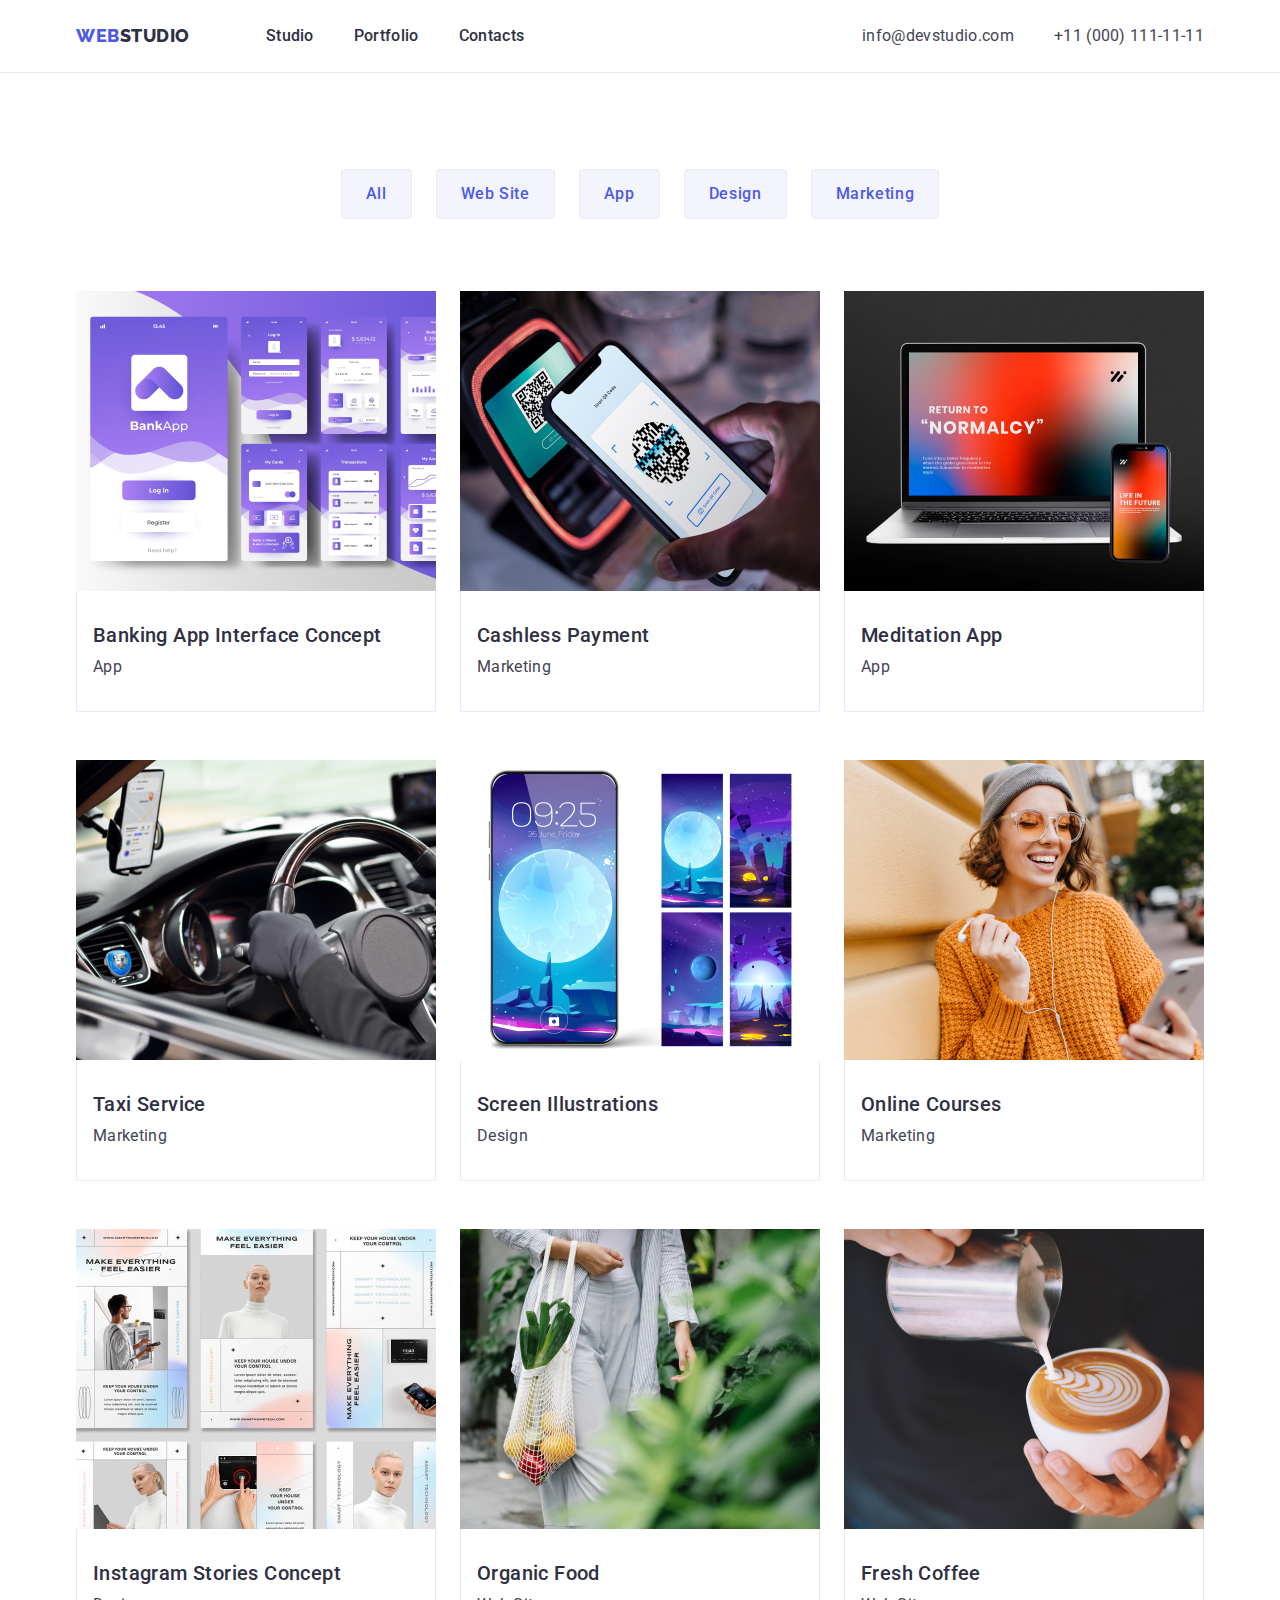
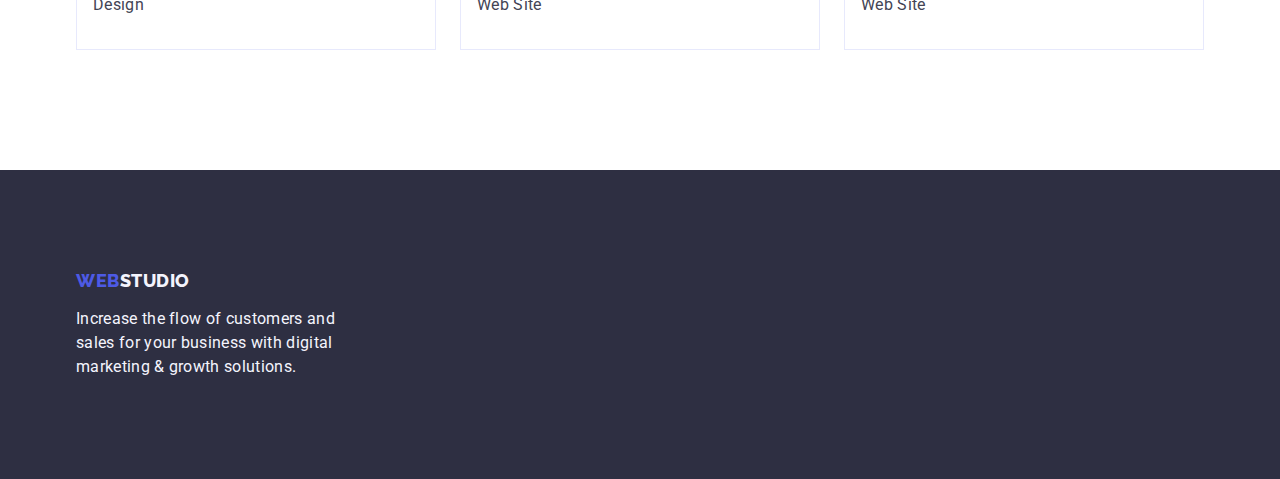
==== portfolio.html @ 00518ac7 "Initial commit" ====
<!DOCTYPE html>
<html lang="en">
  <head>
    <meta charset="UTF-8" />
    <meta http-equiv="X-UA-Compatible" content="IE=edge" />
    <meta name="viewport" content="width=device-width, initial-scale=1.0" />

    <link
      rel="stylesheet"
      href="https://cdnjs.cloudflare.com/ajax/libs/modern-normalize/2.0.0/modern-normalize.min.css"
    />
    <link rel="stylesheet" href="./css/style.css" />
    <link rel="preconnect" href="https://fonts.googleapis.com" />
    <link rel="preconnect" href="https://fonts.gstatic.com" crossorigin />
    <link
      href="https://fonts.googleapis.com/css2?family=Raleway:wght@800&display=swap"
      rel="stylesheet"
    />
    <link
      href="https://fonts.googleapis.com/css2?family=Raleway:wght@800&family=Roboto:wght@400;500;700;900&display=swap"
      rel="stylesheet"
    />
    <title>Portfolio</title>
  </head>
  <body>
    <header class="header_section">
      <div class="container header_wrapper">
        <nav class="navigation_section">
          <a class="logo link" href="./index.html"
            >Web<span class="studio">Studio</span></a
          >
          <ul class="navigation_list list">
            <li class="navigation_item_list">
              <a class="navigation_item link" href="./index.html">Studio</a>
            </li>
            <li class="navigation_item_list">
              <a class="navigation_item link" href="./portfolio.html"
                >Portfolio</a
              >
            </li>
            <li class="navigation_item_list">
              <a class="navigation_item link" href="">Contacts</a>
            </li>
          </ul>
        </nav>
        <address class="adress_general">
          <ul class="adress list">
            <li class="adress_site">
              <a class="adress_item link" href="mailto:info@devstudio.com"
                >info@devstudio.com</a
              >
            </li>
            <li class="adress_tel">
              <a class="adress_item link" href="tel:+110001111111"
                >+11 (000) 111-11-11</a
              >
            </li>
          </ul>
        </address>
      </div>
    </header>
    <main>
      <section class="main_section">
        <div class="container">
          <h1 class="features_title">Features</h1>
          <ul class="buttons_filtr list">
            <li class="button_portfolio_li">
              <button type="button" class="button_filtr">All</button>
            </li>
            <li class="button_portfolio_li">
              <button type="button" class="button_filtr">Web Site</button>
            </li>
            <li class="button_portfolio_li">
              <button type="button" class="button_filtr">App</button>
            </li>
            <li class="button_portfolio_li">
              <button type="button" class="button_filtr">Design</button>
            </li>
            <li class="button_portfolio_li">
              <button type="button" class="button_filtr">Marketing</button>
            </li>
          </ul>
          <ul class="photo_list list">
            <li class="photo_item">
              <a class="link" href="">
                <img
                  src="./images/hw2/img.jpeg"
                  alt="banking app"
                  class="photo"
                  width="360"
                />
                <div class="content_photo">
                  <h2 class="title_photo">Banking App Interface Concept</h2>
                  <p class="descriptionPhoto">App</p>
                </div>
              </a>
            </li>
            <li class="photo_item">
              <a class="link" href="">
                <img
                  src="./images/hw2/img2.jpeg"
                  alt="cashless payment"
                  class="photo"
                  width="360"
                />
                <div class="content_photo">
                  <h2 class="title_photo">Cashless Payment</h2>
                  <p class="descriptionPhoto">Marketing</p>
                </div>
              </a>
            </li>
            <li class="photo_item">
              <a class="link" href="">
                <img
                  src="./images/hw2/img3.jpeg"
                  alt="app"
                  class="photo"
                  width="360"
                />
                <div class="content_photo">
                  <h2 class="title_photo">Meditation App</h2>
                  <p class="descriptionPhoto">App</p>
                </div>
              </a>
            </li>
            <li class="photo_item">
              <a class="link" href="">
                <img
                  src="./images/hw2/img4.jpeg"
                  alt="taxi"
                  class="photo"
                  width="360"
                />
                <div class="content_photo">
                  <h2 class="title_photo">Taxi Service</h2>
                  <p class="descriptionPhoto">Marketing</p>
                </div>
              </a>
            </li>
            <li class="photo_item">
              <a class="link" href="">
                <img
                  src="./images/hw2/img5.jpeg"
                  alt="screen Illustrations"
                  class="photo"
                  width="360"
                />
                <div class="content_photo">
                  <h2 class="title_photo">Screen Illustrations</h2>
                  <p class="descriptionPhoto">Design</p>
                </div>
              </a>
            </li>
            <li class="photo_item">
              <a class="link" href="">
                <img
                  src="./images/hw2/img6.jpeg"
                  alt="woman"
                  class="photo"
                  width="360"
                />
                <div class="content_photo">
                  <h2 class="title_photo">Online Courses</h2>
                  <p class="descriptionPhoto">Marketing</p>
                </div>
              </a>
            </li>
            <li class="photo_item">
              <a class="link" href="">
                <img
                  src="./images/hw2/img7.jpeg"
                  alt="Instagram Stories"
                  class="photo"
                  width="360"
                />
                <div class="content_photo">
                  <h2 class="title_photo">Instagram Stories Concept</h2>
                  <p class="descriptionPhoto">Design</p>
                </div>
              </a>
            </li>
            <li class="photo_item">
              <a class="link" href="">
                <img
                  src="./images/hw2/img8.jpeg"
                  alt="food"
                  class="photo"
                  width="360"
                />
                <div class="content_photo">
                  <h2 class="title_photo">Organic Food</h2>
                  <p class="descriptionPhoto">Web Site</p>
                </div>
              </a>
            </li>
            <li class="photo_item">
              <a class="link" href="">
                <img
                  src="./images/hw2/img9.jpeg"
                  alt="coffee"
                  class="photo"
                  width="360"
                />
                <div class="content_photo">
                  <h2 class="title_photo">Fresh Coffee</h2>
                  <p class="descriptionPhoto">Web Site</p>
                </div>
              </a>
            </li>
          </ul>
        </div>
      </section>
    </main>

    <footer class="footer_main">
      <div class="container">
        <a class="logo_footer link" href="./index.html"
          >Web<span class="footer_logo_span">Studio</span></a
        >

        <p class="footer_p">
          Increase the flow of customers and sales for your business with
          digital marketing & growth solutions.
        </p>
      </div>
    </footer>
  </body>
</html>
---- css/style.css ----
:root {
  --slate: #434455;
  --iris: #4d5ae5;
  --navyblue: #2e2f42;
  --ocean: #404bbf;
}
h1,
h2,
h3,
h4,
h5,
h6,
p,
ul {
  margin: 0;
  padding: 0;
}
img {
  display: block;
  max-width: 100%;
  height: auto;
}
.container {
  width: 1158px;
  padding: 0 15px;
  margin: 0 auto;
}
body {
  font-family: "Roboto", sans-serif;
  color: var(--slate);
  background-color: #ffffff;
}
.link {
  text-decoration: none;
}
.list {
  list-style: none;
}

/* HEADER FOR TWO PAGEs*/
.header_section {
  border-bottom: 1px solid #e7e9fc;
}
.header_wrapper {
  display: flex;
}
.logo {
  font-family: "Raleway", sans-serif;
  font-weight: 800;
  font-size: 18px;
  line-height: 1.17;
  letter-spacing: 0.03em;
  text-transform: uppercase;
  color: var(--iris);
  margin-right: 76px;
}
.navigation_section {
  display: flex;
  align-items: center;
}
.navigation_list {
  display: flex;
}
.navigation_item_list:not(:last-child) {
  margin-right: 40px;
}
.navigation_item {
  font-weight: 500;
  font-size: 16px;
  line-height: 1.5;
  letter-spacing: 0.02em;
  color: var(--navyblue);
  padding: 24px 0;
  display: block;
}
.navigation_item:hover {
  color: var(--ocean);
}
.navigation_item:focus {
  color: var(--ocean);
}

.adress_general {
  font-style: normal;
  margin-left: auto;
}
.adress {
  display: flex;
}
.adress_site {
  margin-right: 40px;
}

.studio {
  color: var(--navyblue);
}
.navigation_item {
  font-family: "Roboto", sans-serif;
  font-weight: 500;
  font-size: 16px;
  color: var(--navyblue);
  letter-spacing: 0.02em;
}
.navigation_item:active {
  color: var(--ocean);
  text-decoration: underline;
}

.adress_item {
  font-family: "Roboto", sans-serif;
  font-style: normal;
  font-weight: 400;
  font-size: 16px;
  color: var(--slate);
  letter-spacing: 0.02em;
  line-height: 1.5;
  padding: 24px 0;
  display: block;
}
.adress_item:hover {
  color: var(--ocean);
}
.adress_item:focus {
  color: var(--ocean);
}
/* END HEADER FOR TWO PAGEs*/
/*FOOTER FOR TWO PAGES */
.footer_p {
  font-family: "Roboto", sans-serif;
  font-style: normal;
  font-weight: 400;
  font-size: 16px;
  line-height: 24px;
  letter-spacing: 0.02em;
  color: #f4f4fd;
  width: 264px;
}
.logo_footer {
  font-family: "Raleway", sans-serif;
  line-height: 1.17;
  font-weight: 800;
  font-size: 18px;
  letter-spacing: 0.03em;
  text-transform: uppercase;
  color: var(--iris);
  display: inline-block;
  margin-bottom: 16px;
}
.footer_logo_span {
  color: #f4f4fd;
}
.footer_main {
  background-color: var(--navyblue);
  padding: 100px 0;
}
/*END FOOTER FOR TWO PAGES */
/*   
MAIN PAGE START
*/
.btn_ord {
  font-family: "Roboto", sans-serif;
  line-height: 24px;
  font-weight: 500;
  font-size: 16px;
  letter-spacing: 0.04em;
  color: #ffffff;
  background: var(--iris);
  cursor: pointer;
  display: block;
  min-width: 169px;
  height: 56px;
  border: none;
  margin: 0 auto;
  padding: 16px 32px;
  border-radius: 4px;

  margin-top: 48px;
}
.btn_ord:hover {
  background: var(--ocean);
}
.btn_ord:focus {
  background: var(--ocean);
}
.effective_section {
  background: var(--navyblue);
  font-family: "Roboto";
  font-weight: 700;
  font-size: 56px;
  line-height: 60px;
  letter-spacing: 0.02em;
  color: #ffffff;
  padding: 188px 0;
}
.title_main_section {
  font-size: 56px;
  line-height: 1.07;
  text-align: center;
  letter-spacing: 0.02em;
  max-width: 496px;
  display: block;
  margin: 0 auto;
}
.features {
  padding: 120px 0;
}
.features_description {
  font-family: "Roboto";

  font-size: 16px;
  line-height: 24px;
  letter-spacing: 0.02em;
  color: var(--slate);
}
.features_ul {
  display: flex;
}

.features_item {
  width: calc((100% - 72px) / 4);
}
.features_item:not(:last-child) {
  margin-right: 24px;
}
.features_title {
  position: absolute;
  width: 1px;
  height: 1px;
  margin: -1px;
  border: 0;
  padding: 0;
  white-space: nowrap;
  clip-path: inset(100%);
  clip: rect(0 0 0 0);
  overflow: hidden;
}
.title_works {
  font-family: "Roboto", sans-serif;
  text-align: center;
  font-weight: 700;
  font-size: 36px;
  color: var(--navyblue);
  text-transform: capitalize;
  line-height: 1.11;
  margin-bottom: 72px;
}
.works {
  padding-bottom: 120px;
}
.works_list {
  display: flex;
}
.work_photo {
  display: block;
  width: calc((100% - 48px) / 3);
}
.work_photo:not(:last-child) {
  margin-right: 24px;
}

.team {
  background-color: #f4f4fd;
  padding: 120px 0;
}
.list_team {
  display: flex;
}
.title_team {
  font-family: "Roboto";
  line-height: 1.11;
  font-weight: 700;
  font-size: 36px;
  color: var(--navyblue);
  text-align: center;
  letter-spacing: 0.02em;
  text-transform: capitalize;
  margin-bottom: 72px;
}

.workers {
  background-color: #ffffff;
  width: calc((100% - 72px) / 4);
  border-radius: 0px 0px 4px 4px;
}
.workers:not(:last-child) {
  margin-right: 24px;
}
.container_team {
  padding: 32px 16px;
}
.title_workers {
  font-family: "Roboto", sans-serif;
  font-weight: 500;
  font-size: 20px;
  line-height: 1.2;
  letter-spacing: 0.02em;
  color: var(--navyblue);
  text-align: center;
  margin-bottom: 8px;
}
.description_workers {
  font-size: 16px;
  letter-spacing: 0.02em;
  line-height: 1.5;
  color: var(--slate);
  text-align: center;
}
/*MAIN PAGE END */
/* SECOND PAGE START*/
.main_section {
  padding: 96px 0 120px;
}

.buttons_filtr {
  display: flex;
  justify-content: center;
  margin-bottom: 72px;
}
.button_filtr {
  font-family: "Roboto", sans-serif;
  color: var(--iris);
  font-weight: 500;
  font-size: 16px;
  line-height: 1.5;
  background: #f4f4fd;
  border: 1px solid #e7e9fc;
  letter-spacing: 0.04em;
  cursor: pointer;
  display: block;
  padding: 12px 24px;
  border-radius: 4px;
}
.button_filtr:hover {
  background-color: var(--ocean);
  color: white;
  border: 1px solid transparent;
}
.button_filtr:focus {
  background-color: var(--ocean);
  color: white;
  border: 1px solid transparent;
}
.button_portfolio_li:not(:last-child) {
  margin-right: 24px;
}
.features_subtitle {
  font-family: "Roboto", sans-serif;
  font-weight: 500;
  font-size: 20px;
  line-height: 24px;
  letter-spacing: 0.02em;
  color: var(--navyblue);
  margin-bottom: 8px;
}
.title_photo {
  font-weight: 500;
  font-size: 20px;
  line-height: 1.2;
  letter-spacing: 0.02em;
  color: var(--navyblue);
  margin-bottom: 8px;
}
.photo_list {
  display: flex;
  flex-wrap: wrap;
}
.photo_item {
  width: calc((100% - 48px) / 3);
  margin-right: 24px;
  margin-bottom: 48px;
}

.photo_item:nth-child(3n) {
  margin-right: 0;
}
.photo_item:nth-last-child(-n + 3) {
  margin-bottom: 0;
}

.descriptionPhoto {
  font-family: "Roboto", sans-serif;
  font-weight: 400;
  font-size: 16px;
  line-height: 24px;
  letter-spacing: 0.02em;
  color: var(--slate);
}
.content_photo {
  padding: 32px 16px;
  border: 1px solid #e7e9fc;
  border-top: none;
}
/* SECOND MAIN PAGE END*/
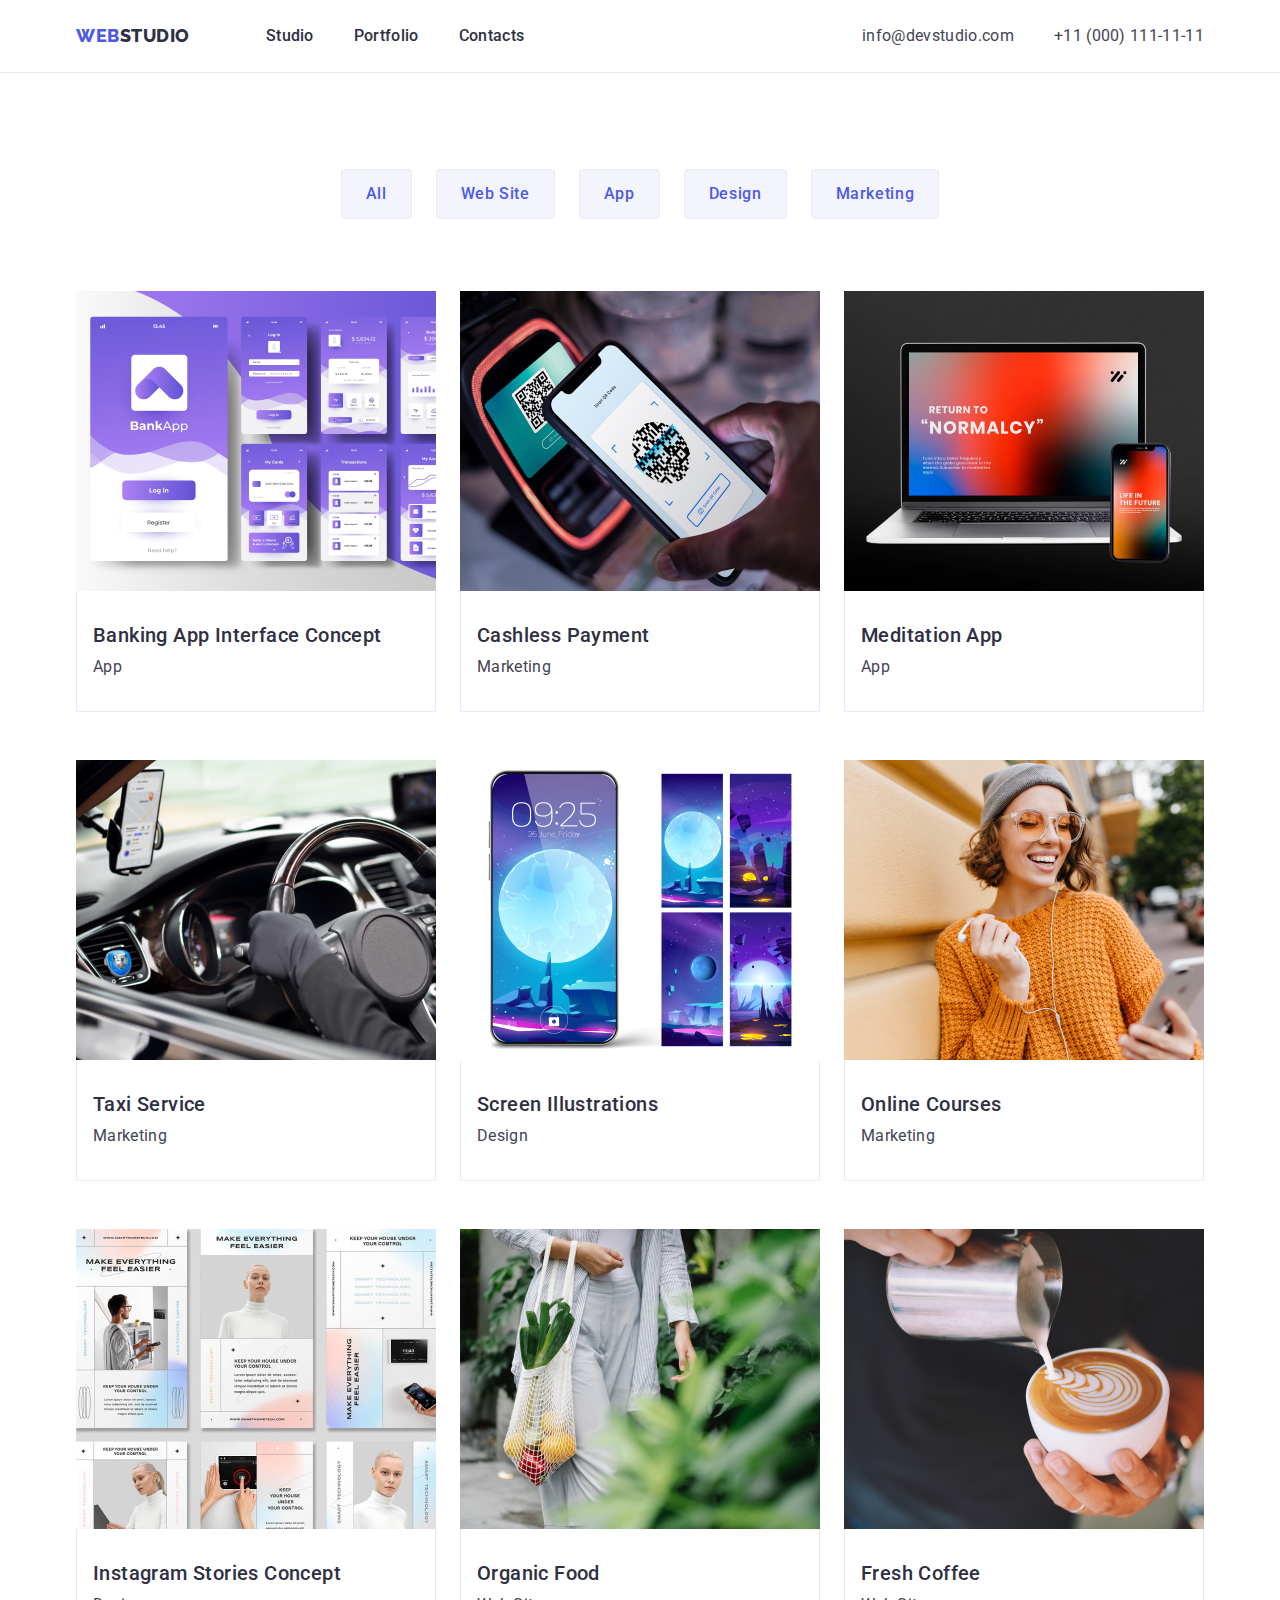
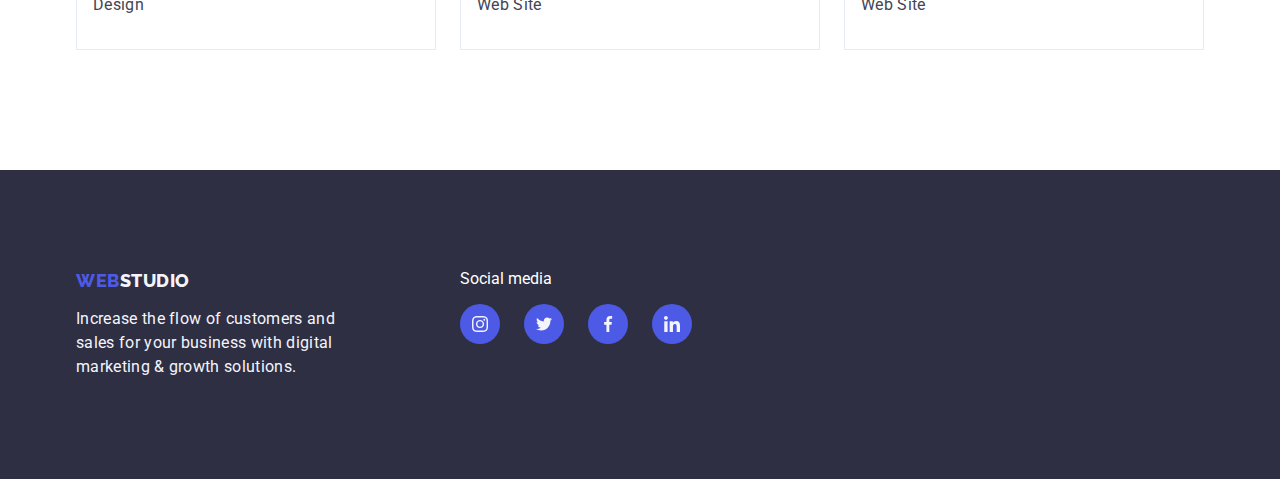
==== commit c154ded2: "hw#4" ====
--- a/portfolio.html
+++ b/portfolio.html
@@ -213,15 +213,49 @@
     </main>
 
     <footer class="footer_main">
-      <div class="container">
-        <a class="logo_footer link" href="./index.html"
-          >Web<span class="footer_logo_span">Studio</span></a
-        >
-
-        <p class="footer_p">
-          Increase the flow of customers and sales for your business with
-          digital marketing & growth solutions.
-        </p>
+      <div class="container footer_container">
+        <div class="footer_text">
+          <a class="logo_footer link" href="./index.html"
+            >Web<span class="footer_logo_span">Studio</span></a
+          >
+          <p class="footer_p">
+            Increase the flow of customers and sales for your business with
+            digital marketing & growth solutions.
+          </p>
+        </div>
+        <div class="social_footer">
+          <p class="social_footer_text">Social media</p>
+          <ul class="social_list list">
+            <li class="social_item social_item_footer">
+              <a href="" class="social_link social_link_footer link">
+                <svg class="social_svg">
+                  <use href="./images/icons/icons.svg#icon-instagram"></use>
+                </svg>
+              </a>
+            </li>
+            <li class="social_item social_item_footer">
+              <a href="" class="social_link social_link_footer link">
+                <svg class="social_svg">
+                  <use href="./images/icons/icons.svg#icon-twitter"></use>
+                </svg>
+              </a>
+            </li>
+            <li class="social_item social_item_footer">
+              <a href="" class="social_link social_link_footer link">
+                <svg class="social_svg">
+                  <use href="./images/icons/icons.svg#icon-facebook"></use>
+                </svg>
+              </a>
+            </li>
+            <li class="social_item social_item_footer">
+              <a href="" class="social_link social_link_footer link">
+                <svg class="social_svg">
+                  <use href="./images/icons/icons.svg#icon-linkedin"></use>
+                </svg>
+              </a>
+            </li>
+          </ul>
+        </div>
       </div>
     </footer>
   </body>
--- a/css/style.css
+++ b/css/style.css
@@ -125,6 +125,23 @@
 }
 /* END HEADER FOR TWO PAGEs*/
 /*FOOTER FOR TWO PAGES */
+.footer_container {
+  display: flex;
+}
+.social_footer_text {
+  color: white;
+  margin-bottom: 16px;
+}
+.social_footer {
+  margin-left: 120px;
+}
+.social_item_footer:hover .social_link_footer {
+  background-color: #31d0aa;
+}
+.social_link_footer:focus {
+  background-color: #31d0aa;
+  outline: none;
+}
 .footer_p {
   font-family: "Roboto", sans-serif;
   font-style: normal;
@@ -183,7 +200,6 @@
   background: var(--ocean);
 }
 .effective_section {
-  background: var(--navyblue);
   font-family: "Roboto";
   font-weight: 700;
   font-size: 56px;
@@ -191,6 +207,14 @@
   letter-spacing: 0.02em;
   color: #ffffff;
   padding: 188px 0;
+  background-image: linear-gradient(
+      rgba(46, 47, 66, 0.7),
+      rgba(46, 47, 66, 0.7)
+    ),
+    url("../images/bg/bg.jpeg");
+  background-repeat: no-repeat;
+  background-position: center center;
+  background-size: content;
 }
 .title_main_section {
   font-size: 56px;
@@ -221,6 +245,29 @@
 }
 .features_item:not(:last-child) {
   margin-right: 24px;
+}
+.features_item::before {
+  content: "";
+  display: block;
+  height: 112px;
+  border-radius: 4px;
+  background-color: #f4f4fd;
+  background-position: center;
+  background-repeat: no-repeat;
+  background-size: 64px;
+  margin-bottom: 8px;
+}
+.dish.features_item::before {
+  background-image: url("../images/icons/antenna.svg");
+}
+.time.features_item::before {
+  background-image: url("../images/icons/clock\ .svg");
+}
+.desctop.features_item::before {
+  background-image: url("../images/icons//diagram\ .svg");
+}
+.astronaut.features_item::before {
+  background-image: url("../images/icons//astronaut\ .svg");
 }
 .features_title {
   position: absolute;
@@ -281,6 +328,9 @@
   background-color: #ffffff;
   width: calc((100% - 72px) / 4);
   border-radius: 0px 0px 4px 4px;
+  box-shadow: 0px 2px 1px 0px rgba(46, 47, 66, 0.08),
+    0px 1px 1px 0px rgba(46, 47, 66, 0.16),
+    0px 1px 6px 0px rgba(46, 47, 66, 0.08);
 }
 .workers:not(:last-child) {
   margin-right: 24px;
@@ -304,6 +354,62 @@
   line-height: 1.5;
   color: var(--slate);
   text-align: center;
+  margin-bottom: 8px;
+}
+.social_list {
+  display: flex;
+  justify-content: center;
+  gap: 24px;
+}
+.social_link {
+  display: flex;
+  width: 40px;
+  height: 40px;
+  border-radius: 50%;
+  background: #4d5ae5;
+  justify-content: center;
+  align-items: center;
+}
+.social_svg {
+  width: 16px;
+  height: 16px;
+  fill: #f4f4fd;
+}
+.customers {
+  padding: 120px 0;
+}
+.title_customers {
+  font-size: 36px;
+  font-family: Roboto;
+  font-weight: 700;
+  line-height: 40px;
+  letter-spacing: 0.72px;
+  text-align: center;
+  margin-bottom: 72px;
+}
+.list_customers {
+  display: flex;
+  justify-content: center;
+  gap: 24px;
+}
+.customer_item {
+  width: 168px;
+  height: 88px;
+  border: 1px solid #8e8f99;
+  border-radius: 4px;
+  padding: 16px 32px;
+  display: flex;
+  justify-content: center;
+  align-items: center;
+}
+.img_customers {
+  fill: #8e8f99;
+}
+.customer_item:hover {
+  border-color: #404bbf;
+}
+.customer_item:hover .img_customers {
+  fill: #404bbf;
 }
 /*MAIN PAGE END */
 /* SECOND PAGE START*/
@@ -334,11 +440,15 @@
   background-color: var(--ocean);
   color: white;
   border: 1px solid transparent;
+  box-shadow: 0px 2px 2px 0px rgba(0, 0, 0, 0.12),
+    0px 2px 1px 0px rgba(0, 0, 0, 0.08), 0px 3px 1px 0px rgba(0, 0, 0, 0.1);
 }
 .button_filtr:focus {
   background-color: var(--ocean);
   color: white;
   border: 1px solid transparent;
+  box-shadow: 0px 2px 2px 0px rgba(0, 0, 0, 0.12),
+    0px 2px 1px 0px rgba(0, 0, 0, 0.08), 0px 3px 1px 0px rgba(0, 0, 0, 0.1);
 }
 .button_portfolio_li:not(:last-child) {
   margin-right: 24px;
@@ -369,7 +479,11 @@
   margin-right: 24px;
   margin-bottom: 48px;
 }
-
+.photo_item:hover {
+  box-shadow: 0px 2px 1px 0px rgba(46, 47, 66, 0.08),
+    0px 1px 1px 0px rgba(46, 47, 66, 0.16),
+    0px 1px 6px 0px rgba(46, 47, 66, 0.08);
+}
 .photo_item:nth-child(3n) {
   margin-right: 0;
 }
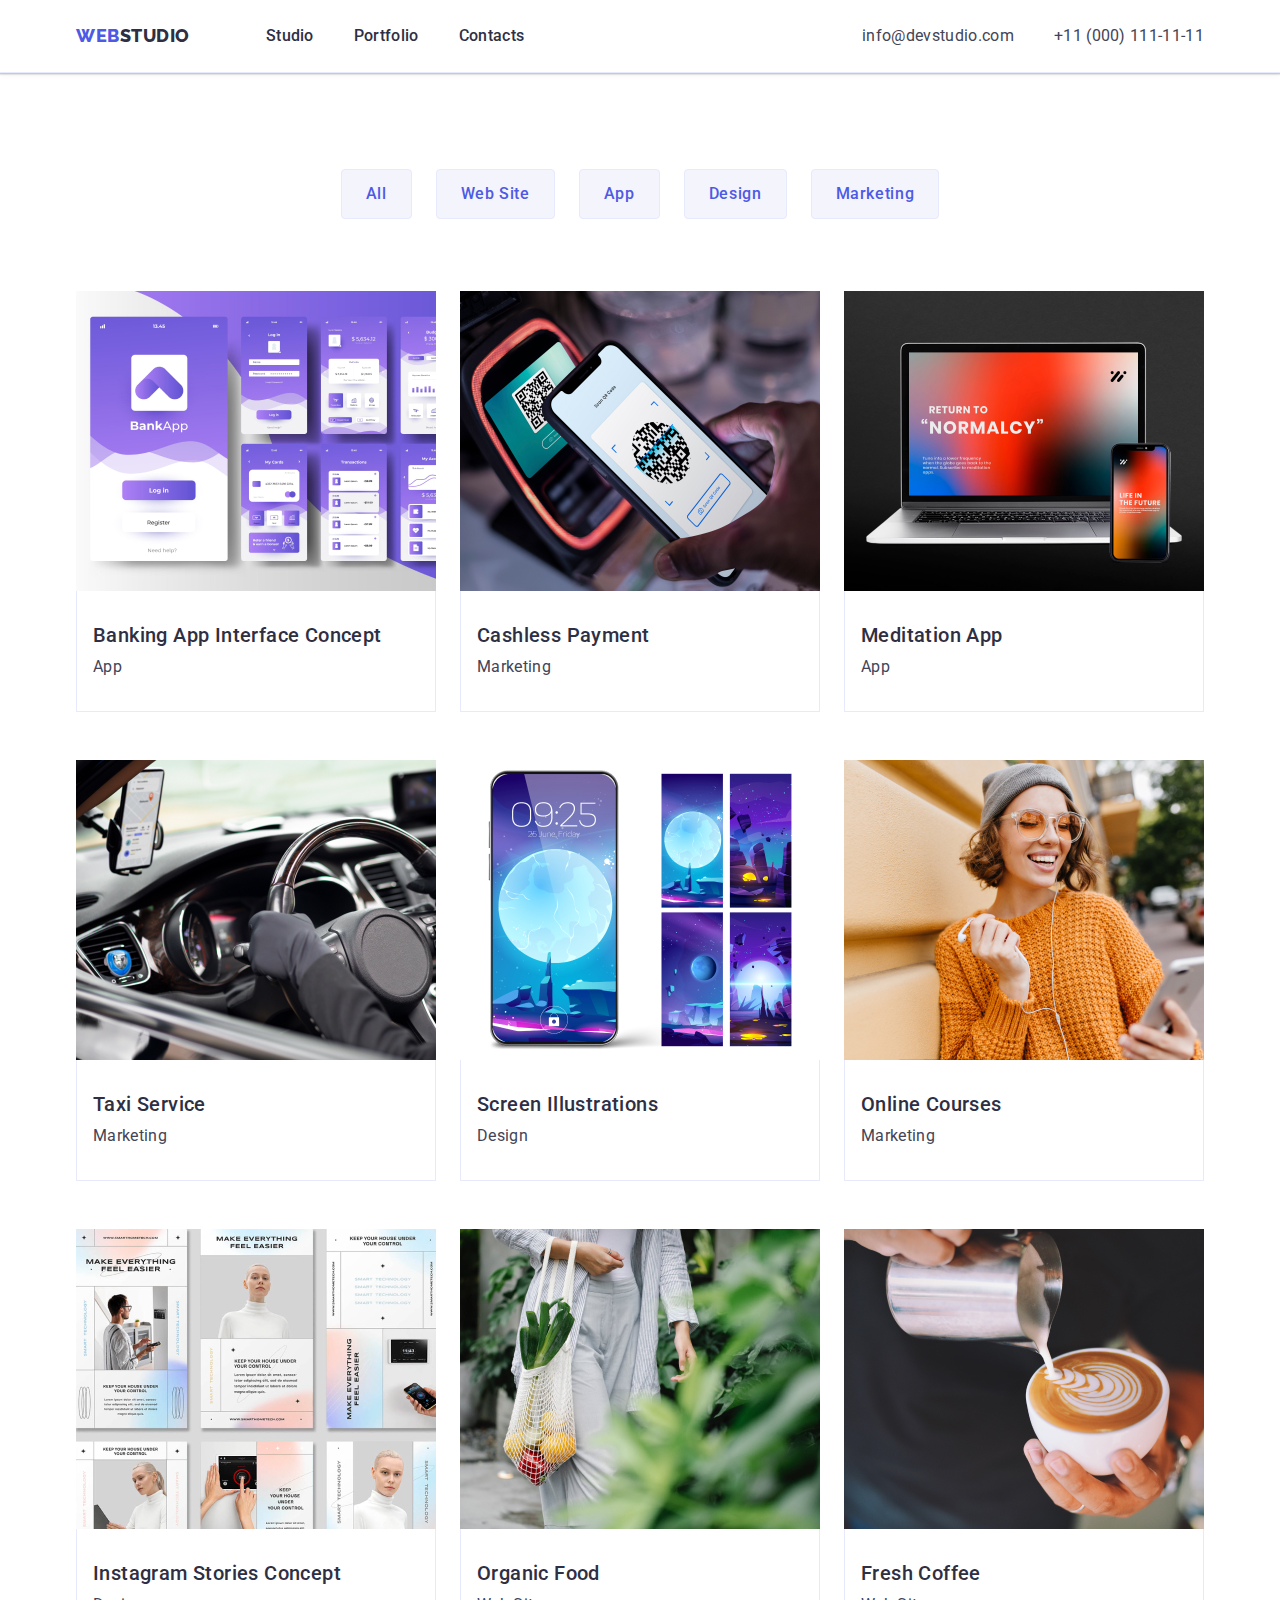
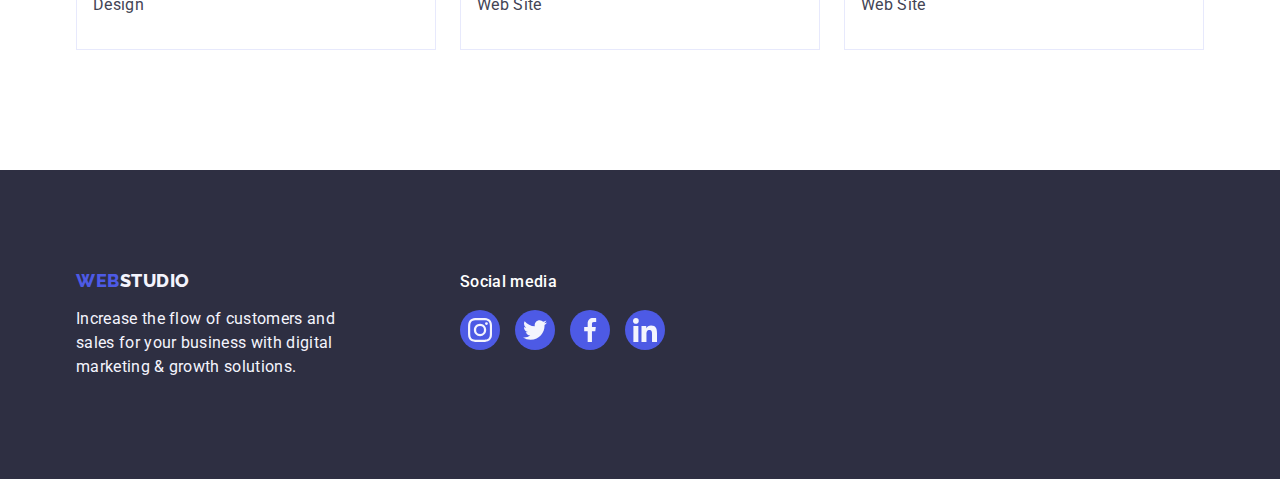
==== commit 2649c7d3: "final" ====
--- a/portfolio.html
+++ b/portfolio.html
@@ -82,7 +82,7 @@
           </ul>
           <ul class="photo_list list">
             <li class="photo_item">
-              <a class="link" href="">
+              <a class="portfolio_card link" href="">
                 <img
                   src="./images/hw2/img.jpeg"
                   alt="banking app"
@@ -96,7 +96,7 @@
               </a>
             </li>
             <li class="photo_item">
-              <a class="link" href="">
+              <a class="portfolio_card link" href="">
                 <img
                   src="./images/hw2/img2.jpeg"
                   alt="cashless payment"
@@ -110,7 +110,7 @@
               </a>
             </li>
             <li class="photo_item">
-              <a class="link" href="">
+              <a class="portfolio_card link" href="">
                 <img
                   src="./images/hw2/img3.jpeg"
                   alt="app"
@@ -124,7 +124,7 @@
               </a>
             </li>
             <li class="photo_item">
-              <a class="link" href="">
+              <a class="portfolio_card link" href="">
                 <img
                   src="./images/hw2/img4.jpeg"
                   alt="taxi"
@@ -138,7 +138,7 @@
               </a>
             </li>
             <li class="photo_item">
-              <a class="link" href="">
+              <a class="portfolio_card link" href="">
                 <img
                   src="./images/hw2/img5.jpeg"
                   alt="screen Illustrations"
@@ -152,7 +152,7 @@
               </a>
             </li>
             <li class="photo_item">
-              <a class="link" href="">
+              <a class="portfolio_card link" href="">
                 <img
                   src="./images/hw2/img6.jpeg"
                   alt="woman"
@@ -166,7 +166,7 @@
               </a>
             </li>
             <li class="photo_item">
-              <a class="link" href="">
+              <a class="portfolio_card link" href="">
                 <img
                   src="./images/hw2/img7.jpeg"
                   alt="Instagram Stories"
@@ -180,7 +180,7 @@
               </a>
             </li>
             <li class="photo_item">
-              <a class="link" href="">
+              <a class="portfolio_card link" href="">
                 <img
                   src="./images/hw2/img8.jpeg"
                   alt="food"
@@ -194,7 +194,7 @@
               </a>
             </li>
             <li class="photo_item">
-              <a class="link" href="">
+              <a class="portfolio_card link" href="">
                 <img
                   src="./images/hw2/img9.jpeg"
                   alt="coffee"
@@ -225,32 +225,32 @@
         </div>
         <div class="social_footer">
           <p class="social_footer_text">Social media</p>
-          <ul class="social_list list">
-            <li class="social_item social_item_footer">
-              <a href="" class="social_link social_link_footer link">
-                <svg class="social_svg">
-                  <use href="./images/icons/icons.svg#icon-instagram"></use>
-                </svg>
-              </a>
-            </li>
-            <li class="social_item social_item_footer">
-              <a href="" class="social_link social_link_footer link">
-                <svg class="social_svg">
-                  <use href="./images/icons/icons.svg#icon-twitter"></use>
-                </svg>
-              </a>
-            </li>
-            <li class="social_item social_item_footer">
-              <a href="" class="social_link social_link_footer link">
-                <svg class="social_svg">
-                  <use href="./images/icons/icons.svg#icon-facebook"></use>
-                </svg>
-              </a>
-            </li>
-            <li class="social_item social_item_footer">
-              <a href="" class="social_link social_link_footer link">
-                <svg class="social_svg">
-                  <use href="./images/icons/icons.svg#icon-linkedin"></use>
+          <ul class="social_list social_list_footer list">
+            <li class="social_item social_item_footer">
+              <a href="" class="social_link social_link_footer link">
+                <svg class="social_svg" width="24px" height="24px">
+                  <use href="./images/icons.svg#icon-instagram"></use>
+                </svg>
+              </a>
+            </li>
+            <li class="social_item social_item_footer">
+              <a href="" class="social_link social_link_footer link">
+                <svg class="social_svg" width="24px" height="24px">
+                  <use href="./images/icons.svg#icon-twitter"></use>
+                </svg>
+              </a>
+            </li>
+            <li class="social_item social_item_footer">
+              <a href="" class="social_link social_link_footer link">
+                <svg class="social_svg" width="24px" height="24px">
+                  <use href="./images/icons.svg#icon-facebook"></use>
+                </svg>
+              </a>
+            </li>
+            <li class="social_item social_item_footer">
+              <a href="" class="social_link social_link_footer link">
+                <svg class="social_svg" width="24px" height="24px">
+                  <use href="./images/icons.svg#icon-linkedin"></use>
                 </svg>
               </a>
             </li>
--- a/css/style.css
+++ b/css/style.css
@@ -40,6 +40,9 @@
 /* HEADER FOR TWO PAGEs*/
 .header_section {
   border-bottom: 1px solid #e7e9fc;
+  box-shadow: 0px 1px 6px 0px rgba(46, 47, 66, 0.08),
+    0px 1px 1px 0px rgba(46, 47, 66, 0.16),
+    0px 2px 1px 0px rgba(46, 47, 66, 0.08);
 }
 .header_wrapper {
   display: flex;
@@ -127,20 +130,28 @@
 /*FOOTER FOR TWO PAGES */
 .footer_container {
   display: flex;
+  align-items: baseline;
 }
 .social_footer_text {
   color: white;
   margin-bottom: 16px;
-}
-.social_footer {
-  margin-left: 120px;
-}
+  font-size: 16px;
+  font-weight: 500;
+  line-height: 1.5;
+  letter-spacing: 0.02em;
+}
+.social_footer .social_list_footer {
+  gap: 15px;
+}
+
 .social_item_footer:hover .social_link_footer {
   background-color: #31d0aa;
 }
 .social_link_footer:focus {
   background-color: #31d0aa;
-  outline: none;
+}
+.footer_text {
+  margin-right: 120px;
 }
 .footer_p {
   font-family: "Roboto", sans-serif;
@@ -201,6 +212,7 @@
 }
 .effective_section {
   font-family: "Roboto";
+  margin: 0 auto;
   font-weight: 700;
   font-size: 56px;
   line-height: 60px;
@@ -214,7 +226,8 @@
     url("../images/bg/bg.jpeg");
   background-repeat: no-repeat;
   background-position: center center;
-  background-size: content;
+  background-size: cover;
+  max-width: 1440px;
 }
 .title_main_section {
   font-size: 56px;
@@ -228,6 +241,19 @@
 .features {
   padding: 120px 0;
 }
+.feature_icon {
+  display: flex;
+  justify-content: center;
+  align-items: center;
+  height: 112px;
+  background-color: #f4f4fd;
+  border-radius: 4px;
+  margin-bottom: 8px;
+}
+.feature_icon svg {
+  width: 64px;
+  height: 64px;
+}
 .features_description {
   font-family: "Roboto";
 
@@ -246,29 +272,7 @@
 .features_item:not(:last-child) {
   margin-right: 24px;
 }
-.features_item::before {
-  content: "";
-  display: block;
-  height: 112px;
-  border-radius: 4px;
-  background-color: #f4f4fd;
-  background-position: center;
-  background-repeat: no-repeat;
-  background-size: 64px;
-  margin-bottom: 8px;
-}
-.dish.features_item::before {
-  background-image: url("../images/icons/antenna.svg");
-}
-.time.features_item::before {
-  background-image: url("../images/icons/clock\ .svg");
-}
-.desctop.features_item::before {
-  background-image: url("../images/icons//diagram\ .svg");
-}
-.astronaut.features_item::before {
-  background-image: url("../images/icons//astronaut\ .svg");
-}
+
 .features_title {
   position: absolute;
   width: 1px;
@@ -370,14 +374,20 @@
   justify-content: center;
   align-items: center;
 }
-.social_svg {
-  width: 16px;
-  height: 16px;
+.social_link:hover {
+  background-color: #404bbf;
+}
+.social_link:focus {
+  background-color: #404bbf;
+  outline: none;
+}
+.social_link svg {
   fill: #f4f4fd;
 }
 .customers {
   padding: 120px 0;
 }
+
 .title_customers {
   font-size: 36px;
   font-family: Roboto;
@@ -386,6 +396,8 @@
   letter-spacing: 0.72px;
   text-align: center;
   margin-bottom: 72px;
+  line-height: 1.11;
+  color: #2e2f42;
 }
 .list_customers {
   display: flex;
@@ -393,23 +405,31 @@
   gap: 24px;
 }
 .customer_item {
-  width: 168px;
+  width: calc((100% - 120px) / 6);
   height: 88px;
+  border-radius: 4px;
+}
+.customers_link {
+  width: 100%;
+  height: 100%;
   border: 1px solid #8e8f99;
   border-radius: 4px;
-  padding: 16px 32px;
   display: flex;
   justify-content: center;
   align-items: center;
+  color: #8e8f99;
+}
+
+.customers_link:hover {
+  border-color: #404bbf;
+  color: #404bbf;
+}
+.customers_link:focus {
+  border-color: #404bbf;
+  color: #404bbf;
 }
 .img_customers {
-  fill: #8e8f99;
-}
-.customer_item:hover {
-  border-color: #404bbf;
-}
-.customer_item:hover .img_customers {
-  fill: #404bbf;
+  fill: currentColor;
 }
 /*MAIN PAGE END */
 /* SECOND PAGE START*/
@@ -470,6 +490,19 @@
   color: var(--navyblue);
   margin-bottom: 8px;
 }
+.portfolio_card {
+  display: block;
+}
+.portfolio_card:hover {
+  box-shadow: 0px 2px 1px 0px rgba(46, 47, 66, 0.08),
+    0px 1px 1px 0px rgba(46, 47, 66, 0.16),
+    0px 1px 6px 0px rgba(46, 47, 66, 0.08);
+}
+.portfolio_card:focus {
+  box-shadow: 0px 2px 1px 0px rgba(46, 47, 66, 0.08),
+    0px 1px 1px 0px rgba(46, 47, 66, 0.16),
+    0px 1px 6px 0px rgba(46, 47, 66, 0.08);
+}
 .photo_list {
   display: flex;
   flex-wrap: wrap;
@@ -479,11 +512,7 @@
   margin-right: 24px;
   margin-bottom: 48px;
 }
-.photo_item:hover {
-  box-shadow: 0px 2px 1px 0px rgba(46, 47, 66, 0.08),
-    0px 1px 1px 0px rgba(46, 47, 66, 0.16),
-    0px 1px 6px 0px rgba(46, 47, 66, 0.08);
-}
+
 .photo_item:nth-child(3n) {
   margin-right: 0;
 }
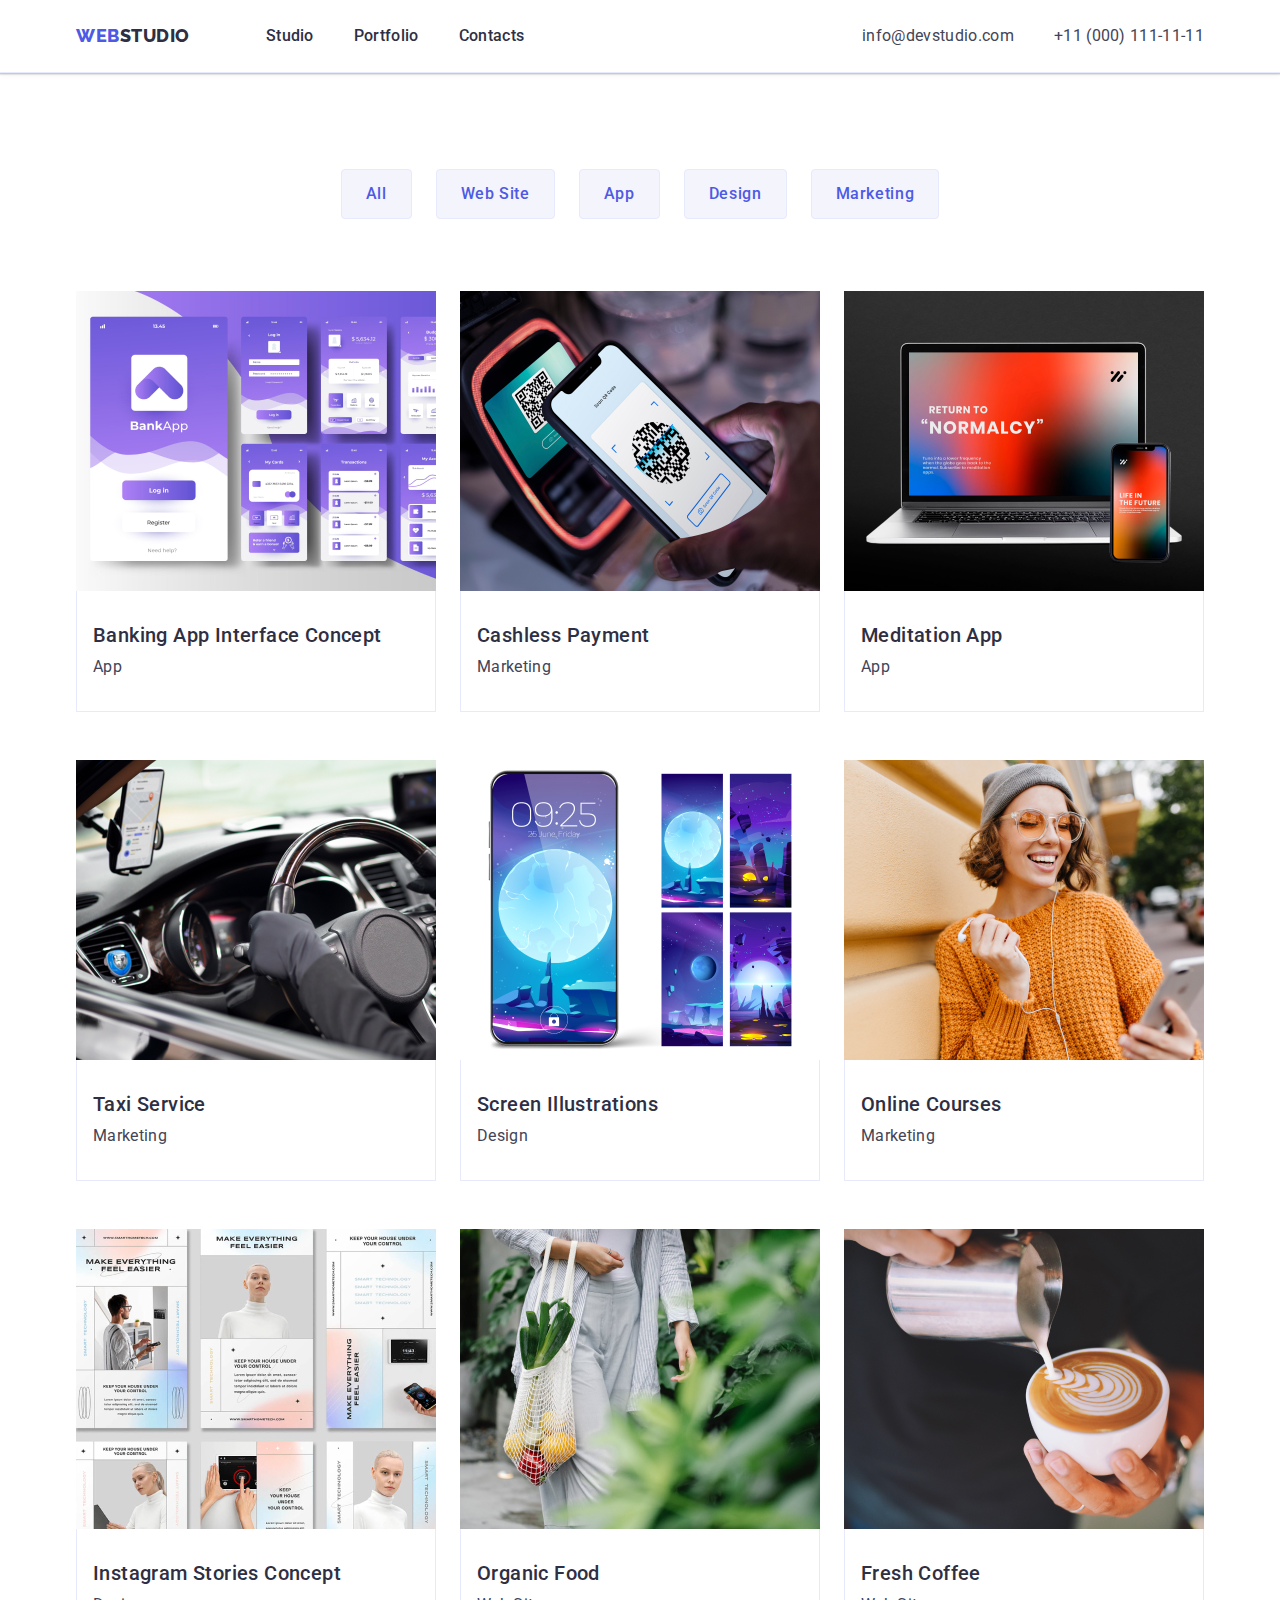
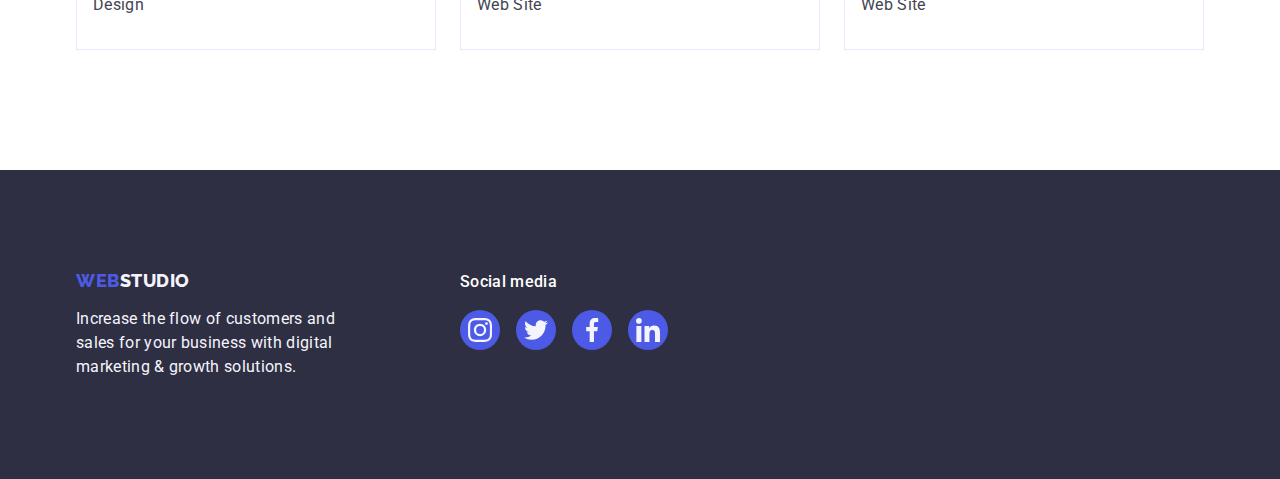
==== commit 3d8e4977: "funny" ====
--- a/portfolio.html
+++ b/portfolio.html
@@ -228,28 +228,28 @@
           <ul class="social_list social_list_footer list">
             <li class="social_item social_item_footer">
               <a href="" class="social_link social_link_footer link">
-                <svg class="social_svg" width="24px" height="24px">
+                <svg class="social_svg" width="24" height="24">
                   <use href="./images/icons.svg#icon-instagram"></use>
                 </svg>
               </a>
             </li>
             <li class="social_item social_item_footer">
               <a href="" class="social_link social_link_footer link">
-                <svg class="social_svg" width="24px" height="24px">
+                <svg class="social_svg" width="24" height="24">
                   <use href="./images/icons.svg#icon-twitter"></use>
                 </svg>
               </a>
             </li>
             <li class="social_item social_item_footer">
               <a href="" class="social_link social_link_footer link">
-                <svg class="social_svg" width="24px" height="24px">
+                <svg class="social_svg" width="24" height="24">
                   <use href="./images/icons.svg#icon-facebook"></use>
                 </svg>
               </a>
             </li>
             <li class="social_item social_item_footer">
               <a href="" class="social_link social_link_footer link">
-                <svg class="social_svg" width="24px" height="24px">
+                <svg class="social_svg" width="24" height="24">
                   <use href="./images/icons.svg#icon-linkedin"></use>
                 </svg>
               </a>
--- a/css/style.css
+++ b/css/style.css
@@ -141,13 +141,13 @@
   letter-spacing: 0.02em;
 }
 .social_footer .social_list_footer {
-  gap: 15px;
+  gap: 16px;
 }
 
 .social_item_footer:hover .social_link_footer {
   background-color: #31d0aa;
 }
-.social_link_footer:focus {
+.social_item .social_link_footer:focus {
   background-color: #31d0aa;
 }
 .footer_text {
